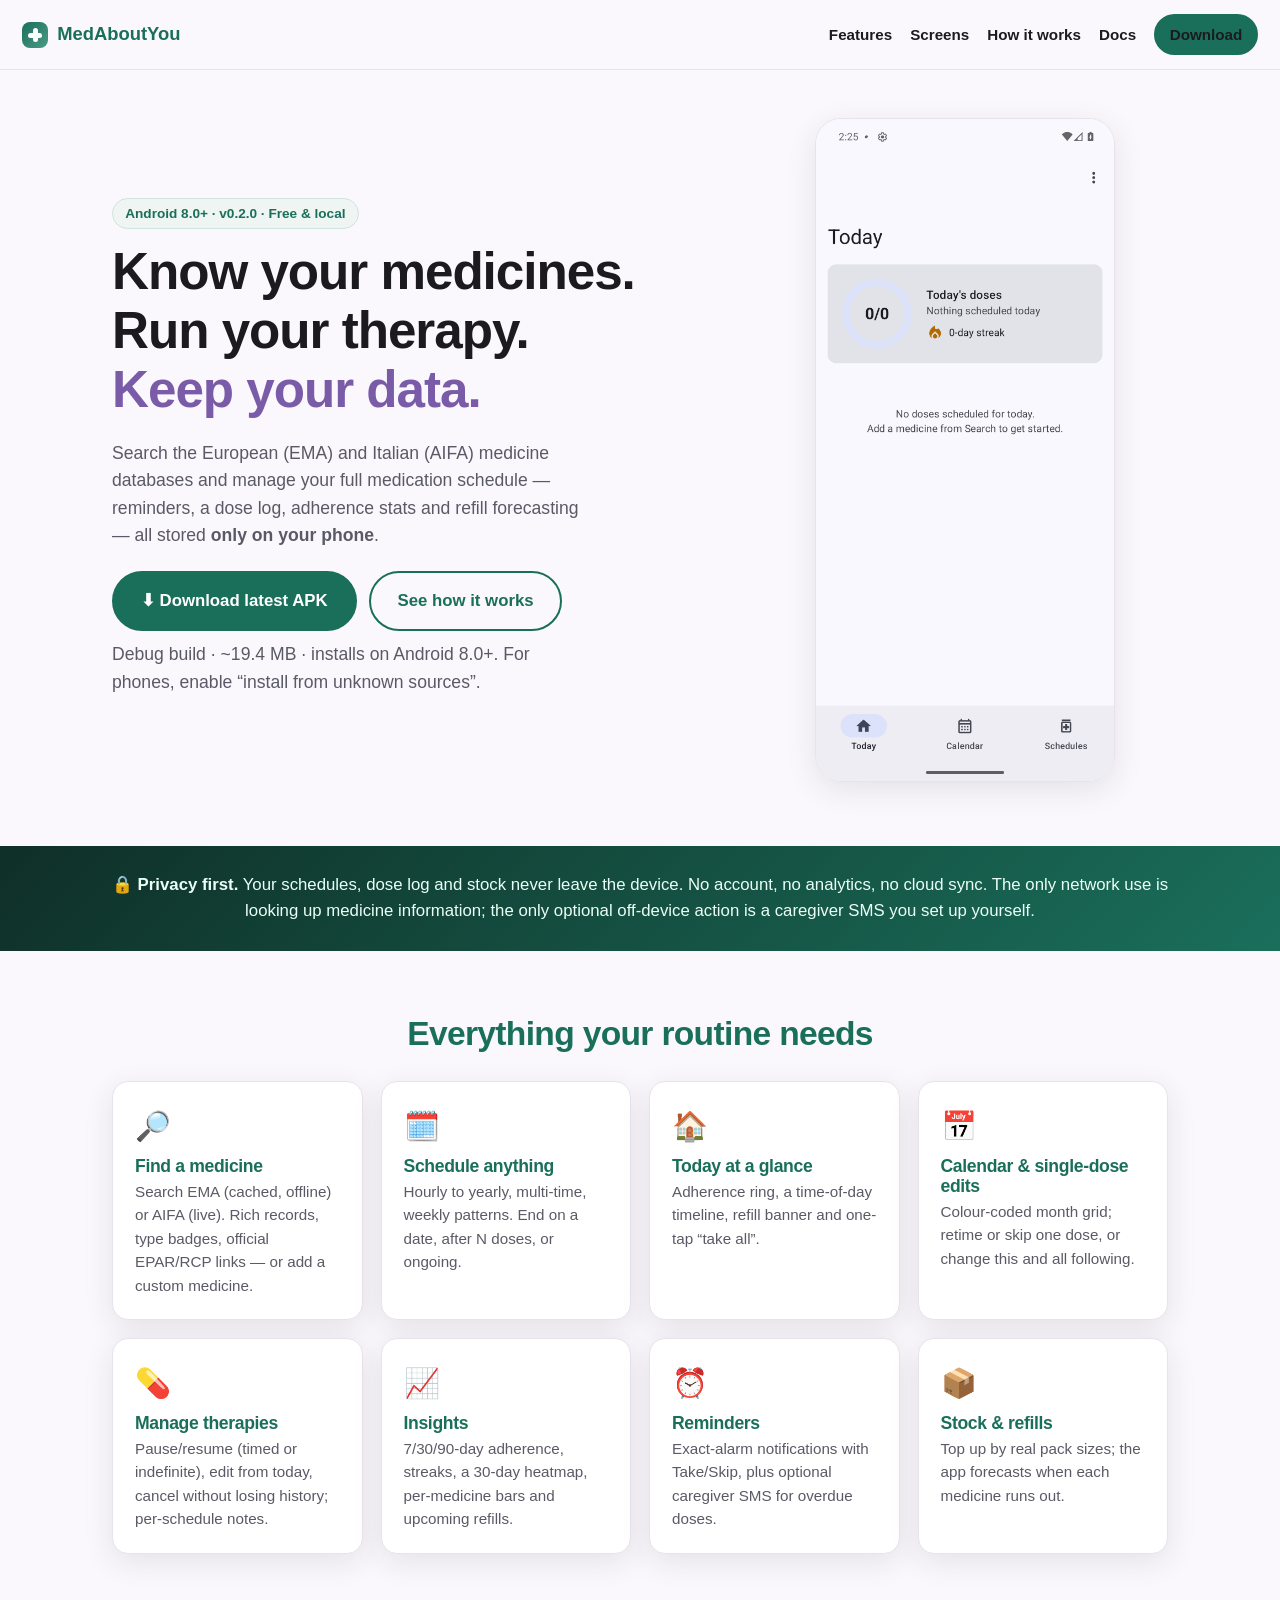
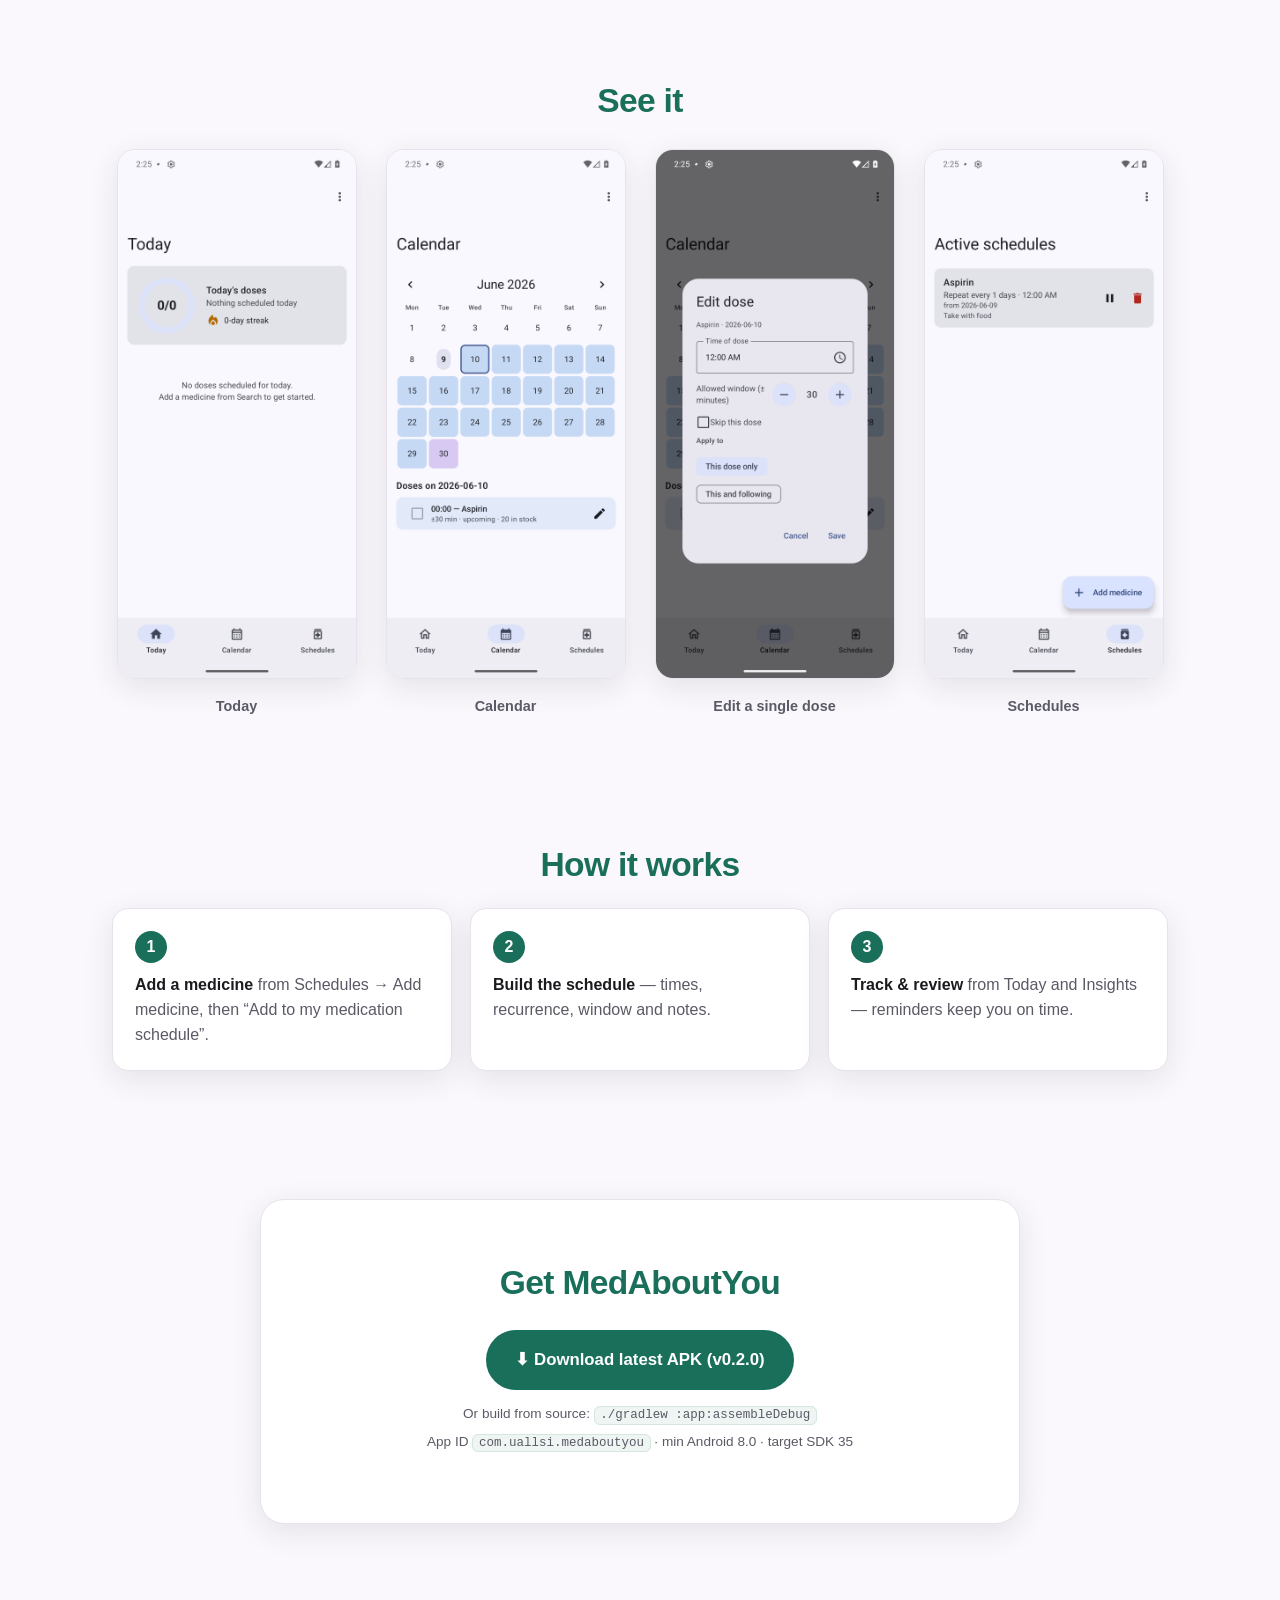
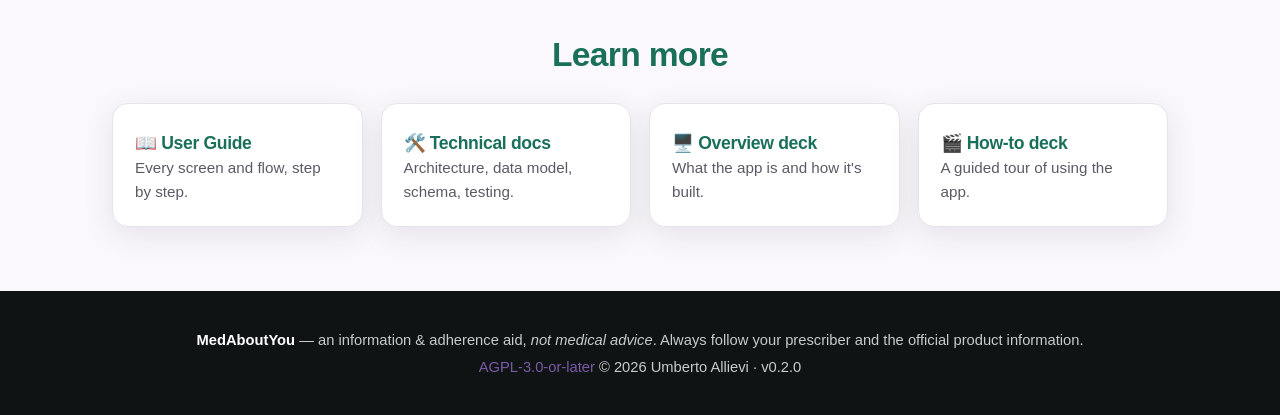
==== website/index.html @ f9dde74a "Add README, full docs, presentations and a download website - Rewrite README; add docs/USER_GUIDE.md" ====
<!doctype html>
<html lang="en">
<head>
<meta charset="utf-8">
<meta name="viewport" content="width=device-width, initial-scale=1.0">
<title>MedAboutYou — private medication manager for Android</title>
<meta name="description" content="Search EMA & AIFA medicine databases and run your whole medication schedule — privately, on your device. Download the latest Android APK.">
<link rel="stylesheet" href="style.css">
<link rel="icon" href="data:image/svg+xml,%3Csvg xmlns='http://www.w3.org/2000/svg' viewBox='0 0 100 100'%3E%3Crect width='100' height='100' rx='22' fill='%231A6F5B'/%3E%3Crect x='28' y='44' width='44' height='16' rx='8' fill='white'/%3E%3Crect x='44' y='28' width='12' height='44' rx='6' fill='white'/%3E%3C/svg%3E">
</head>
<body>

<header class="nav">
  <a class="brand" href="#top"><span class="logo"></span> MedAboutYou</a>
  <nav>
    <a href="#features">Features</a>
    <a href="#screens">Screens</a>
    <a href="#how">How it works</a>
    <a href="#docs">Docs</a>
    <a class="btn btn-sm" href="#download">Download</a>
  </nav>
</header>

<section class="hero" id="top">
  <div class="hero-text">
    <span class="tag">Android 8.0+ · v<span data-version>0.2.0</span> · Free &amp; local</span>
    <h1>Know your medicines.<br>Run your therapy.<br><span class="accent">Keep your data.</span></h1>
    <p>Search the European (EMA) and Italian (AIFA) medicine databases and manage your
       full medication schedule — reminders, a dose log, adherence stats and refill
       forecasting — all stored <strong>only on your phone</strong>.</p>
    <div class="cta">
      <a class="btn btn-lg" id="download-top" href="downloads/MedAboutYou-latest.apk" download>⬇ Download latest APK</a>
      <a class="btn btn-lg btn-ghost" href="#how">See how it works</a>
    </div>
    <p class="fineprint">Debug build · <span data-apksize>~20 MB</span> · installs on Android 8.0+.
       For phones, enable “install from unknown sources”.</p>
  </div>
  <div class="hero-shot">
    <img src="images/today.png" alt="MedAboutYou Today screen">
  </div>
</section>

<section class="privacy">
  <p>🔒 <strong>Privacy first.</strong> Your schedules, dose log and stock never leave the device.
  No account, no analytics, no cloud sync. The only network use is looking up medicine
  information; the only optional off-device action is a caregiver SMS you set up yourself.</p>
</section>

<section id="features" class="features">
  <h2>Everything your routine needs</h2>
  <div class="cards">
    <div class="card"><div class="ic">🔎</div><h3>Find a medicine</h3><p>Search EMA (cached, offline) or AIFA (live). Rich records, type badges, official EPAR/RCP links — or add a custom medicine.</p></div>
    <div class="card"><div class="ic">🗓️</div><h3>Schedule anything</h3><p>Hourly to yearly, multi-time, weekly patterns. End on a date, after N doses, or ongoing.</p></div>
    <div class="card"><div class="ic">🏠</div><h3>Today at a glance</h3><p>Adherence ring, a time-of-day timeline, refill banner and one-tap “take all”.</p></div>
    <div class="card"><div class="ic">📅</div><h3>Calendar &amp; single-dose edits</h3><p>Colour-coded month grid; retime or skip one dose, or change this and all following.</p></div>
    <div class="card"><div class="ic">💊</div><h3>Manage therapies</h3><p>Pause/resume (timed or indefinite), edit from today, cancel without losing history; per-schedule notes.</p></div>
    <div class="card"><div class="ic">📈</div><h3>Insights</h3><p>7/30/90-day adherence, streaks, a 30-day heatmap, per-medicine bars and upcoming refills.</p></div>
    <div class="card"><div class="ic">⏰</div><h3>Reminders</h3><p>Exact-alarm notifications with Take/Skip, plus optional caregiver SMS for overdue doses.</p></div>
    <div class="card"><div class="ic">📦</div><h3>Stock &amp; refills</h3><p>Top up by real pack sizes; the app forecasts when each medicine runs out.</p></div>
  </div>
</section>

<section id="screens" class="screens">
  <h2>See it</h2>
  <div class="gallery">
    <figure><img src="images/today.png" alt="Today"><figcaption>Today</figcaption></figure>
    <figure><img src="images/calendar.png" alt="Calendar"><figcaption>Calendar</figcaption></figure>
    <figure><img src="images/edit-dose.png" alt="Edit a single dose"><figcaption>Edit a single dose</figcaption></figure>
    <figure><img src="images/schedules.png" alt="Schedules"><figcaption>Schedules</figcaption></figure>
  </div>
</section>

<section id="how" class="how">
  <h2>How it works</h2>
  <ol class="steps">
    <li><span>1</span><p><strong>Add a medicine</strong> from Schedules → Add medicine, then “Add to my medication schedule”.</p></li>
    <li><span>2</span><p><strong>Build the schedule</strong> — times, recurrence, window and notes.</p></li>
    <li><span>3</span><p><strong>Track &amp; review</strong> from Today and Insights — reminders keep you on time.</p></li>
  </ol>
</section>

<section id="download" class="download">
  <h2>Get MedAboutYou</h2>
  <a class="btn btn-lg" href="downloads/MedAboutYou-latest.apk" download>⬇ Download latest APK (v<span data-version>0.2.0</span>)</a>
  <p class="fineprint">Or build from source:
    <code>./gradlew :app:assembleDebug</code></p>
  <p class="fineprint">App ID <code>com.uallsi.medaboutyou</code> · min Android 8.0 · target SDK 35</p>
</section>

<section id="docs" class="docs">
  <h2>Learn more</h2>
  <div class="cards">
    <a class="card link" href="../docs/USER_GUIDE.md"><h3>📖 User Guide</h3><p>Every screen and flow, step by step.</p></a>
    <a class="card link" href="../docs/TECHNICAL.md"><h3>🛠️ Technical docs</h3><p>Architecture, data model, schema, testing.</p></a>
    <a class="card link" href="../docs/presentation-overview.html"><h3>🖥️ Overview deck</h3><p>What the app is and how it's built.</p></a>
    <a class="card link" href="../docs/presentation-howto.html"><h3>🎬 How-to deck</h3><p>A guided tour of using the app.</p></a>
  </div>
</section>

<footer class="foot">
  <p><strong>MedAboutYou</strong> — an information &amp; adherence aid, <em>not medical advice</em>.
     Always follow your prescriber and the official product information.</p>
  <p><a href="https://www.gnu.org/licenses/agpl-3.0.html">AGPL-3.0-or-later</a> © 2026 Umberto Allievi · v<span data-version>0.2.0</span></p>
</footer>

<script>
  // Light progressive enhancement: reflect the published build's real size/date if
  // available (downloads/latest.json is written by update-apk.sh). Falls back to the
  // static values when opened from file:// where fetch may be blocked.
  fetch('downloads/latest.json').then(r => r.ok ? r.json() : Promise.reject())
    .then(info => {
      if (info.version) document.querySelectorAll('[data-version]').forEach(e => e.textContent = info.version);
      if (info.sizeMB)  document.querySelectorAll('[data-apksize]').forEach(e => e.textContent = '~' + info.sizeMB + ' MB');
      if (info.file) document.querySelectorAll('a[download]').forEach(a => a.setAttribute('href', 'downloads/' + info.file));
    })
    .catch(() => { /* keep static defaults */ });
</script>
</body>
</html>
---- website/style.css ----
:root{
  --brand:#1A6F5B; --brand-2:#4C9A86; --accent:#7A5BA8;
  --ink:#1b1b1f; --muted:#5a5a66; --bg:#fbf8fd; --card:#ffffff; --line:#e7e3ec;
  --radius:16px; --shadow:0 8px 30px rgba(20,40,35,.10);
  --maxw:1100px;
}
*{box-sizing:border-box}
html{scroll-behavior:smooth}
body{margin:0;font-family:-apple-system,"Segoe UI",Roboto,Helvetica,Arial,sans-serif;
  color:var(--ink);background:var(--bg);line-height:1.55}
h1,h2,h3{letter-spacing:-.02em;line-height:1.15;margin:0 0 .4em}
h2{font-size:clamp(1.5rem,3vw,2.1rem);text-align:center;color:var(--brand)}
p{margin:.4em 0}
a{color:var(--accent);text-decoration:none}
code{background:#eef5f2;border:1px solid #d6e7e0;border-radius:6px;padding:.1em .45em;font-size:.92em}
section{max-width:var(--maxw);margin:0 auto;padding:64px 22px}

/* nav */
.nav{position:sticky;top:0;z-index:10;display:flex;align-items:center;justify-content:space-between;
  padding:14px 22px;background:rgba(251,248,253,.85);backdrop-filter:blur(10px);border-bottom:1px solid var(--line)}
.brand{display:flex;align-items:center;gap:.5em;font-weight:800;color:var(--brand);font-size:1.15rem}
.logo{width:26px;height:26px;border-radius:8px;background:
  linear-gradient(135deg,var(--brand),var(--brand-2));position:relative;display:inline-block}
.logo::before,.logo::after{content:"";position:absolute;background:#fff;border-radius:3px}
.logo::before{left:6px;top:11px;width:14px;height:5px}
.logo::after{left:11px;top:6px;width:5px;height:14px}
.nav nav{display:flex;align-items:center;gap:18px}
.nav nav a{color:var(--ink);font-weight:600;font-size:.95rem}
.nav nav a:hover{color:var(--brand)}

/* buttons */
.btn{display:inline-block;background:var(--brand);color:#fff;border-radius:999px;
  padding:.7em 1.3em;font-weight:700;border:2px solid var(--brand);transition:.15s}
.btn:hover{background:#155b4b;border-color:#155b4b;transform:translateY(-1px)}
.btn-sm{padding:.45em .9em;font-size:.9rem}
.btn-lg{padding:.9em 1.6em;font-size:1.05rem}
.btn-ghost{background:transparent;color:var(--brand)}
.btn-ghost:hover{background:#eef5f2;color:var(--brand)}

/* hero */
.hero{display:grid;grid-template-columns:1.2fr .8fr;gap:40px;align-items:center;padding-top:48px}
.hero h1{font-size:clamp(2rem,5vw,3.2rem)}
.hero .accent{color:var(--accent)}
.hero p{font-size:1.1rem;color:var(--muted);max-width:48ch}
.tag{display:inline-block;background:#eef5f2;color:var(--brand);border:1px solid #cfe4dc;
  border-radius:999px;padding:.3em .9em;font-size:.85rem;font-weight:700;margin-bottom:14px}
.cta{display:flex;gap:12px;flex-wrap:wrap;margin:22px 0 10px}
.fineprint{font-size:.85rem;color:var(--muted)}
.hero-shot{display:flex;justify-content:center}
.hero-shot img{width:min(300px,80%);border-radius:26px;box-shadow:var(--shadow);border:1px solid var(--line)}

/* privacy strip */
.privacy{max-width:none;background:linear-gradient(135deg,#0f2f27,#1A6F5B);color:#eafff6;
  padding:26px 22px}
.privacy p{max-width:var(--maxw);margin:0 auto;text-align:center;font-size:1.05rem}

/* cards */
.cards{display:grid;grid-template-columns:repeat(auto-fit,minmax(230px,1fr));gap:18px;margin-top:28px}
.card{background:var(--card);border:1px solid var(--line);border-radius:var(--radius);
  padding:22px;box-shadow:var(--shadow)}
.card .ic{font-size:1.8rem}
.card h3{color:var(--brand);margin:.4em 0 .2em;font-size:1.1rem}
.card p{color:var(--muted);font-size:.95rem;margin:0}
.card.link{display:block;transition:.15s}
.card.link:hover{transform:translateY(-2px);border-color:var(--brand-2)}

/* screenshots */
.gallery{display:grid;grid-template-columns:repeat(auto-fit,minmax(180px,1fr));gap:20px;margin-top:28px}
.gallery figure{margin:0;text-align:center}
.gallery img{width:100%;max-width:240px;border-radius:18px;box-shadow:var(--shadow);border:1px solid var(--line)}
.gallery figcaption{margin-top:8px;color:var(--muted);font-weight:600;font-size:.9rem}

/* steps */
.steps{list-style:none;padding:0;display:grid;grid-template-columns:repeat(auto-fit,minmax(240px,1fr));gap:18px;margin-top:24px}
.steps li{background:var(--card);border:1px solid var(--line);border-radius:var(--radius);padding:22px;box-shadow:var(--shadow)}
.steps li span{display:inline-grid;place-items:center;width:2em;height:2em;border-radius:999px;
  background:var(--brand);color:#fff;font-weight:800;margin-bottom:10px}
.steps li p{margin:0;color:var(--muted)}
.steps li strong{color:var(--ink)}

/* download */
.download{text-align:center;background:var(--card);border:1px solid var(--line);
  border-radius:24px;box-shadow:var(--shadow);margin:48px auto;max-width:760px}
.download .btn{margin:14px 0 8px}

/* footer */
.foot{max-width:none;background:#101314;color:#c7cbce;text-align:center;padding:34px 22px}
.foot p{margin:.3em 0;font-size:.92rem}
.foot strong{color:#fff}

@media (max-width:760px){
  .hero{grid-template-columns:1fr;text-align:center}
  .hero p{margin-inline:auto}
  .cta{justify-content:center}
  .nav nav a:not(.btn){display:none}
}
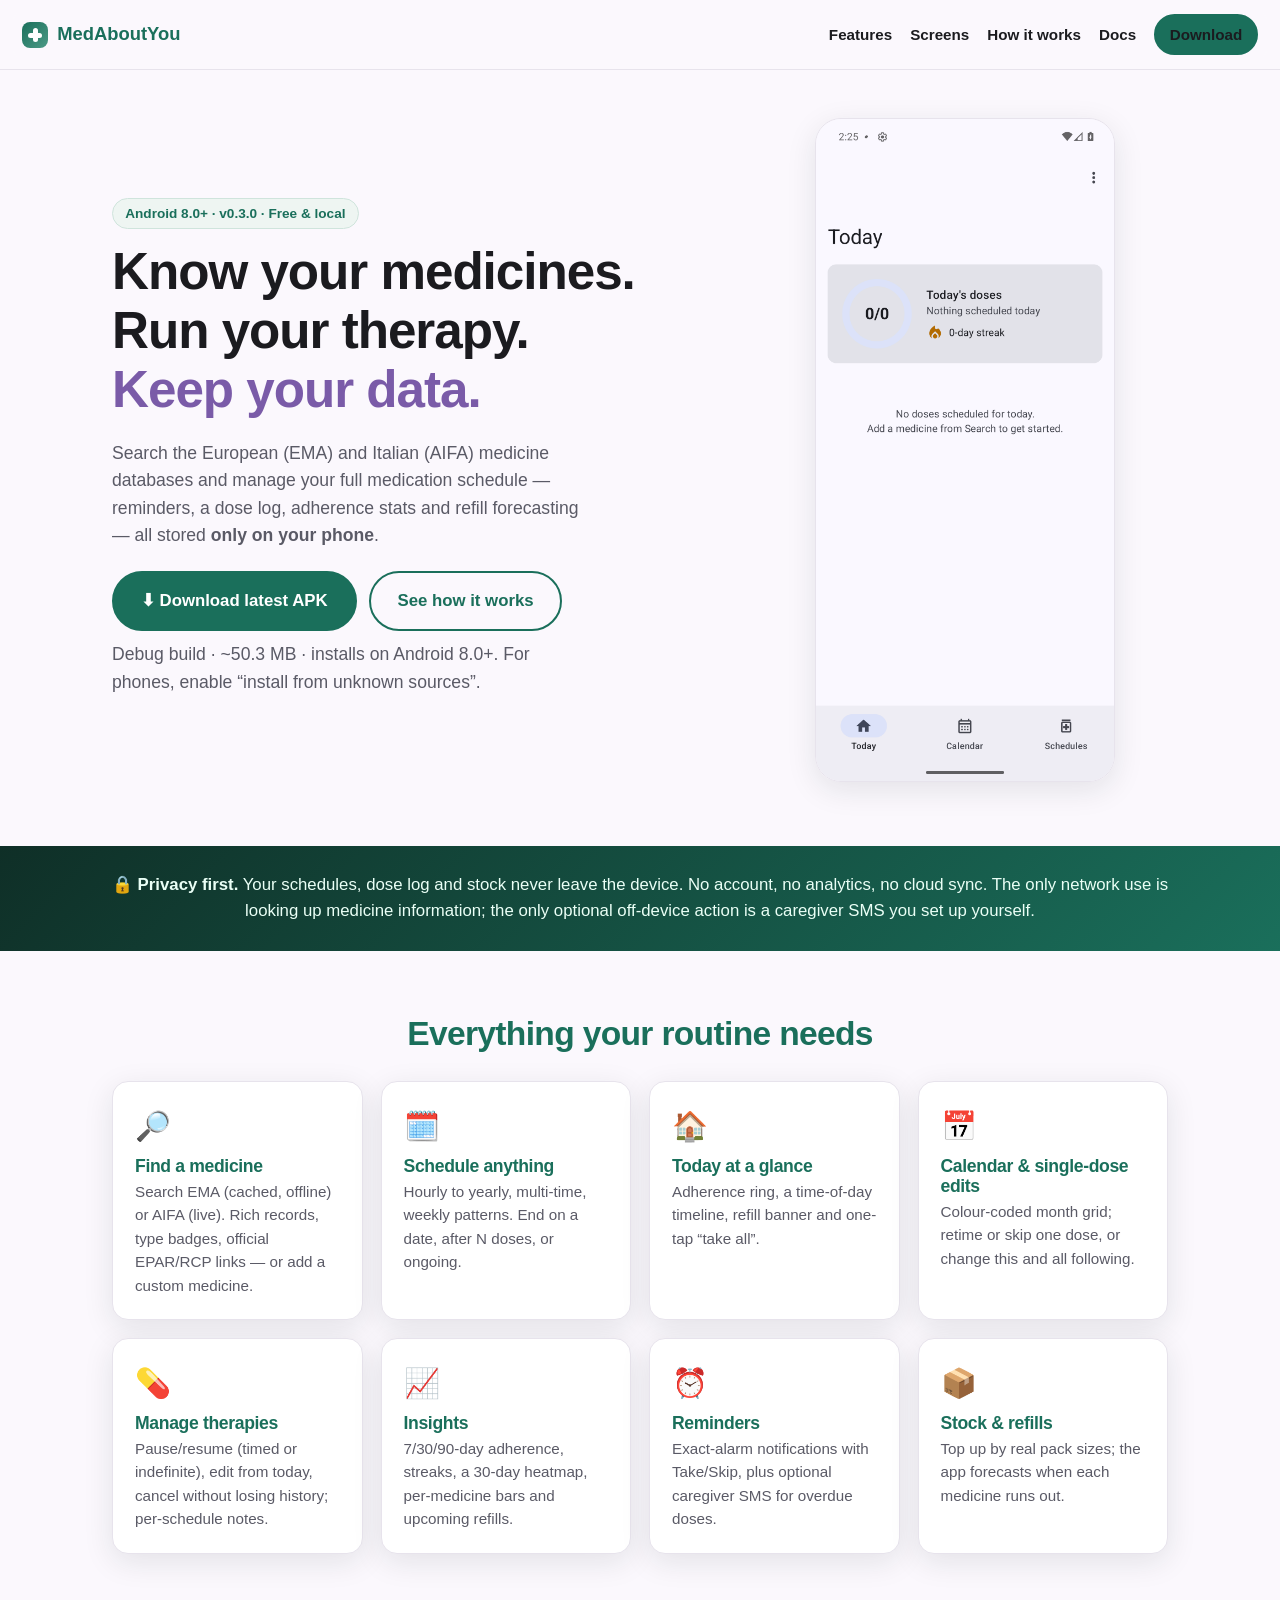
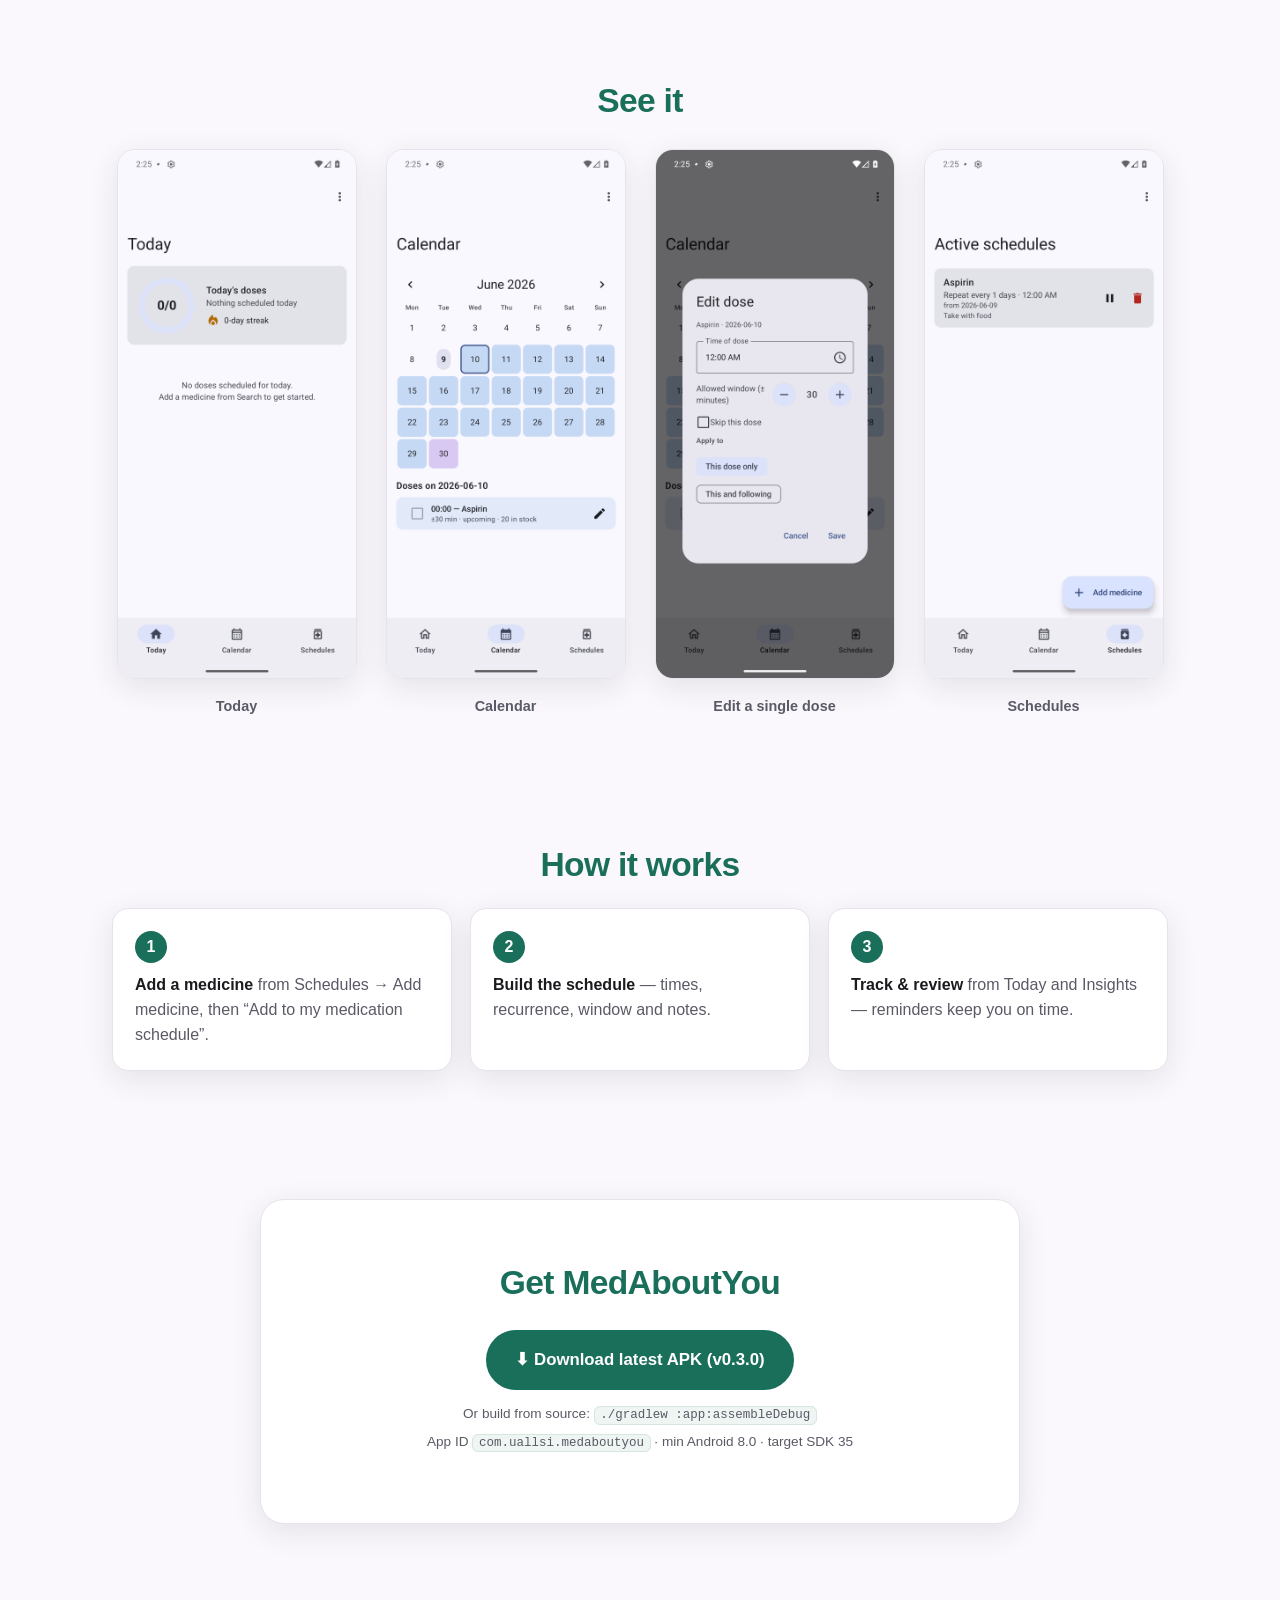
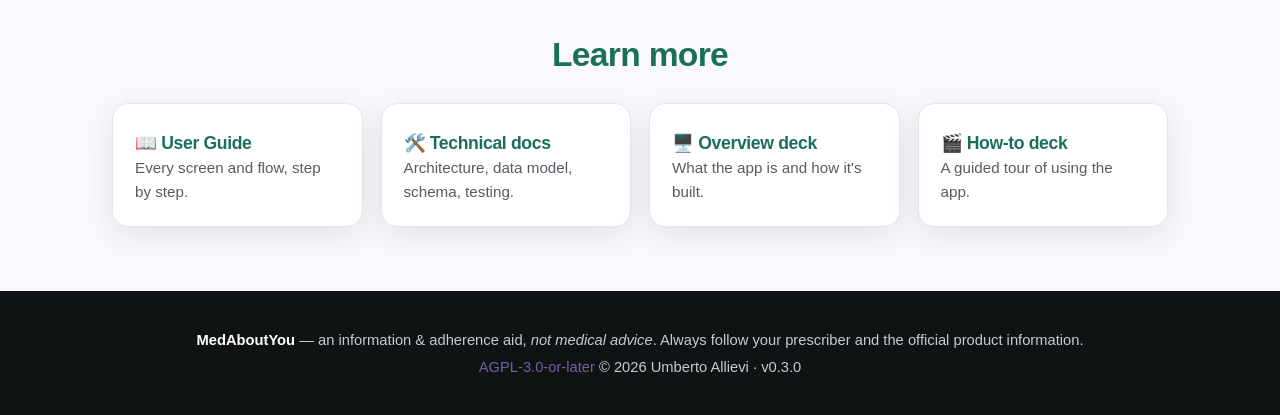
==== commit e80eb8eb: "Bump version to 0.3.0 (versionCode 3) Reflects the backup/restore, package-scan, refill+shopping and" ====
--- a/website/index.html
+++ b/website/index.html
@@ -23,7 +23,7 @@
 
 <section class="hero" id="top">
   <div class="hero-text">
-    <span class="tag">Android 8.0+ · v<span data-version>0.2.0</span> · Free &amp; local</span>
+    <span class="tag">Android 8.0+ · v<span data-version>0.3.0</span> · Free &amp; local</span>
     <h1>Know your medicines.<br>Run your therapy.<br><span class="accent">Keep your data.</span></h1>
     <p>Search the European (EMA) and Italian (AIFA) medicine databases and manage your
        full medication schedule — reminders, a dose log, adherence stats and refill
@@ -81,7 +81,7 @@
 
 <section id="download" class="download">
   <h2>Get MedAboutYou</h2>
-  <a class="btn btn-lg" href="downloads/MedAboutYou-latest.apk" download>⬇ Download latest APK (v<span data-version>0.2.0</span>)</a>
+  <a class="btn btn-lg" href="downloads/MedAboutYou-latest.apk" download>⬇ Download latest APK (v<span data-version>0.3.0</span>)</a>
   <p class="fineprint">Or build from source:
     <code>./gradlew :app:assembleDebug</code></p>
   <p class="fineprint">App ID <code>com.uallsi.medaboutyou</code> · min Android 8.0 · target SDK 35</p>
@@ -100,7 +100,7 @@
 <footer class="foot">
   <p><strong>MedAboutYou</strong> — an information &amp; adherence aid, <em>not medical advice</em>.
      Always follow your prescriber and the official product information.</p>
-  <p><a href="https://www.gnu.org/licenses/agpl-3.0.html">AGPL-3.0-or-later</a> © 2026 Umberto Allievi · v<span data-version>0.2.0</span></p>
+  <p><a href="https://www.gnu.org/licenses/agpl-3.0.html">AGPL-3.0-or-later</a> © 2026 Umberto Allievi · v<span data-version>0.3.0</span></p>
 </footer>
 
 <script>
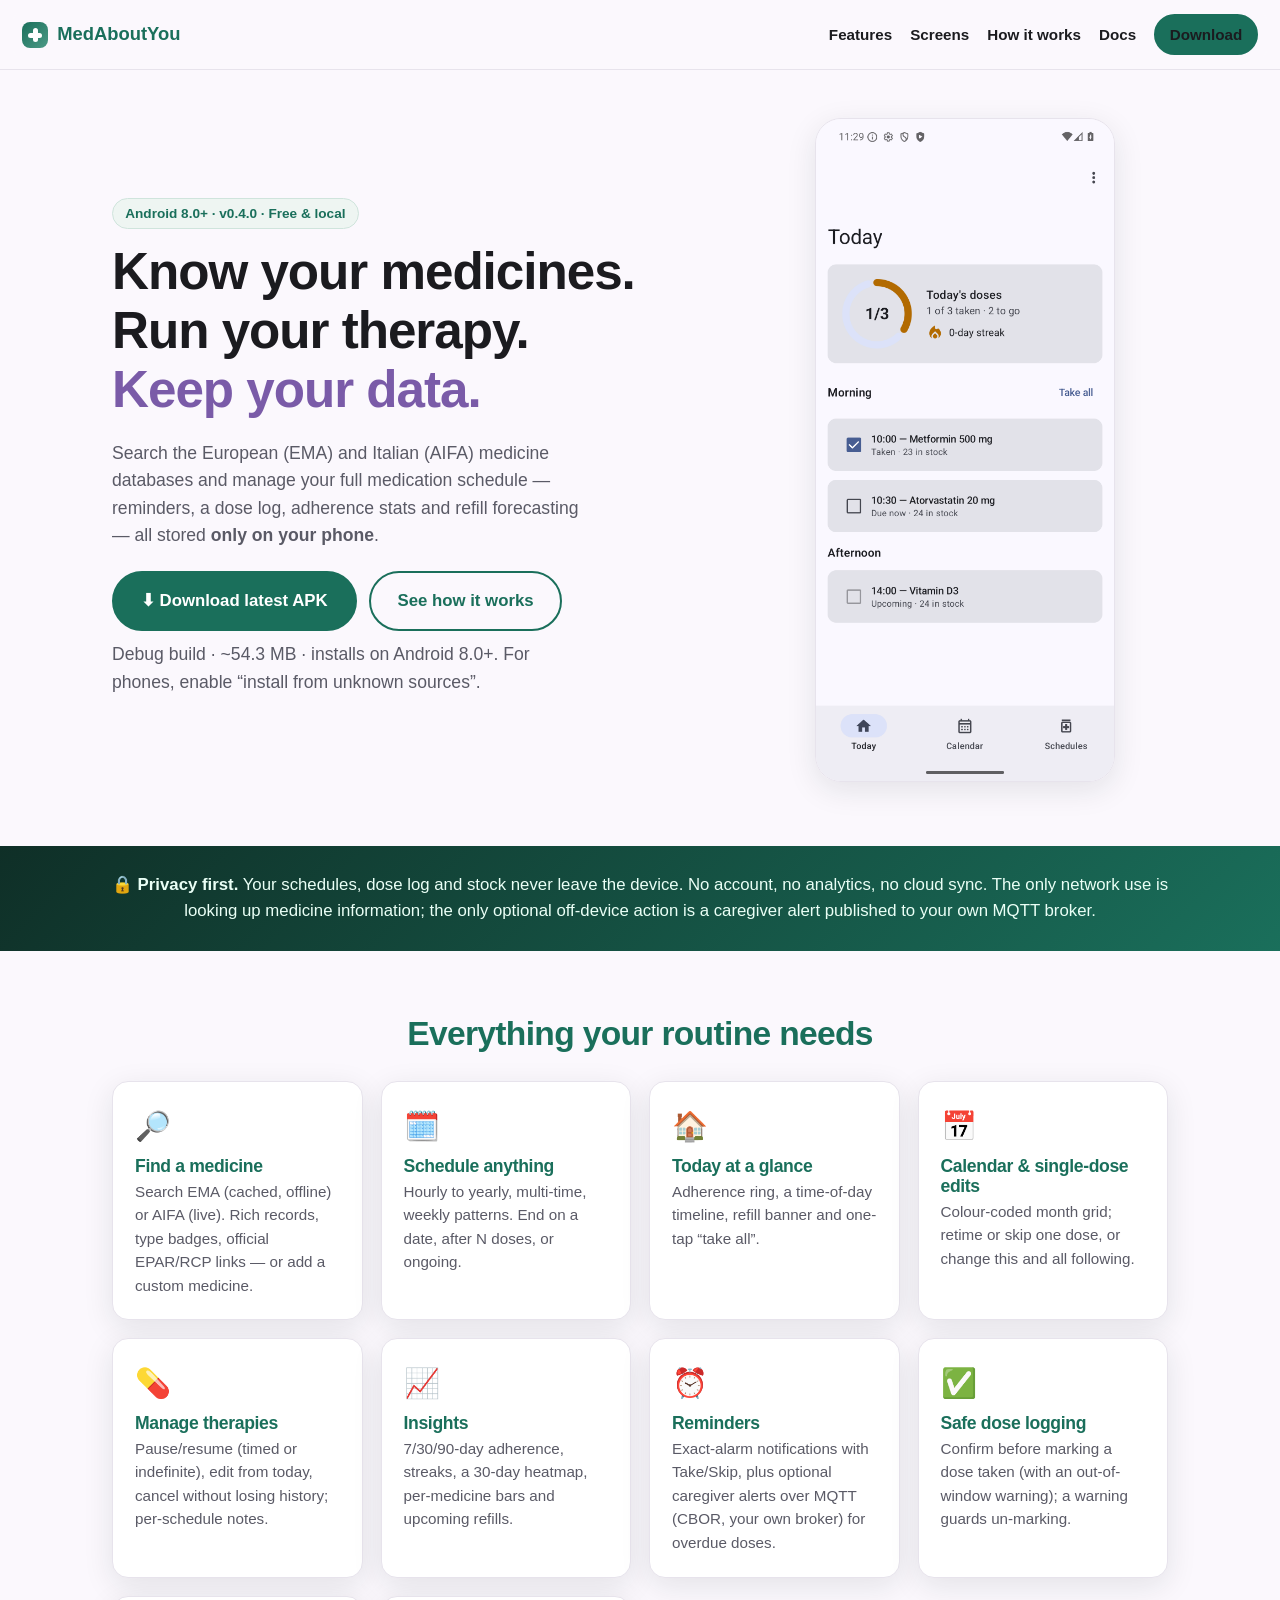
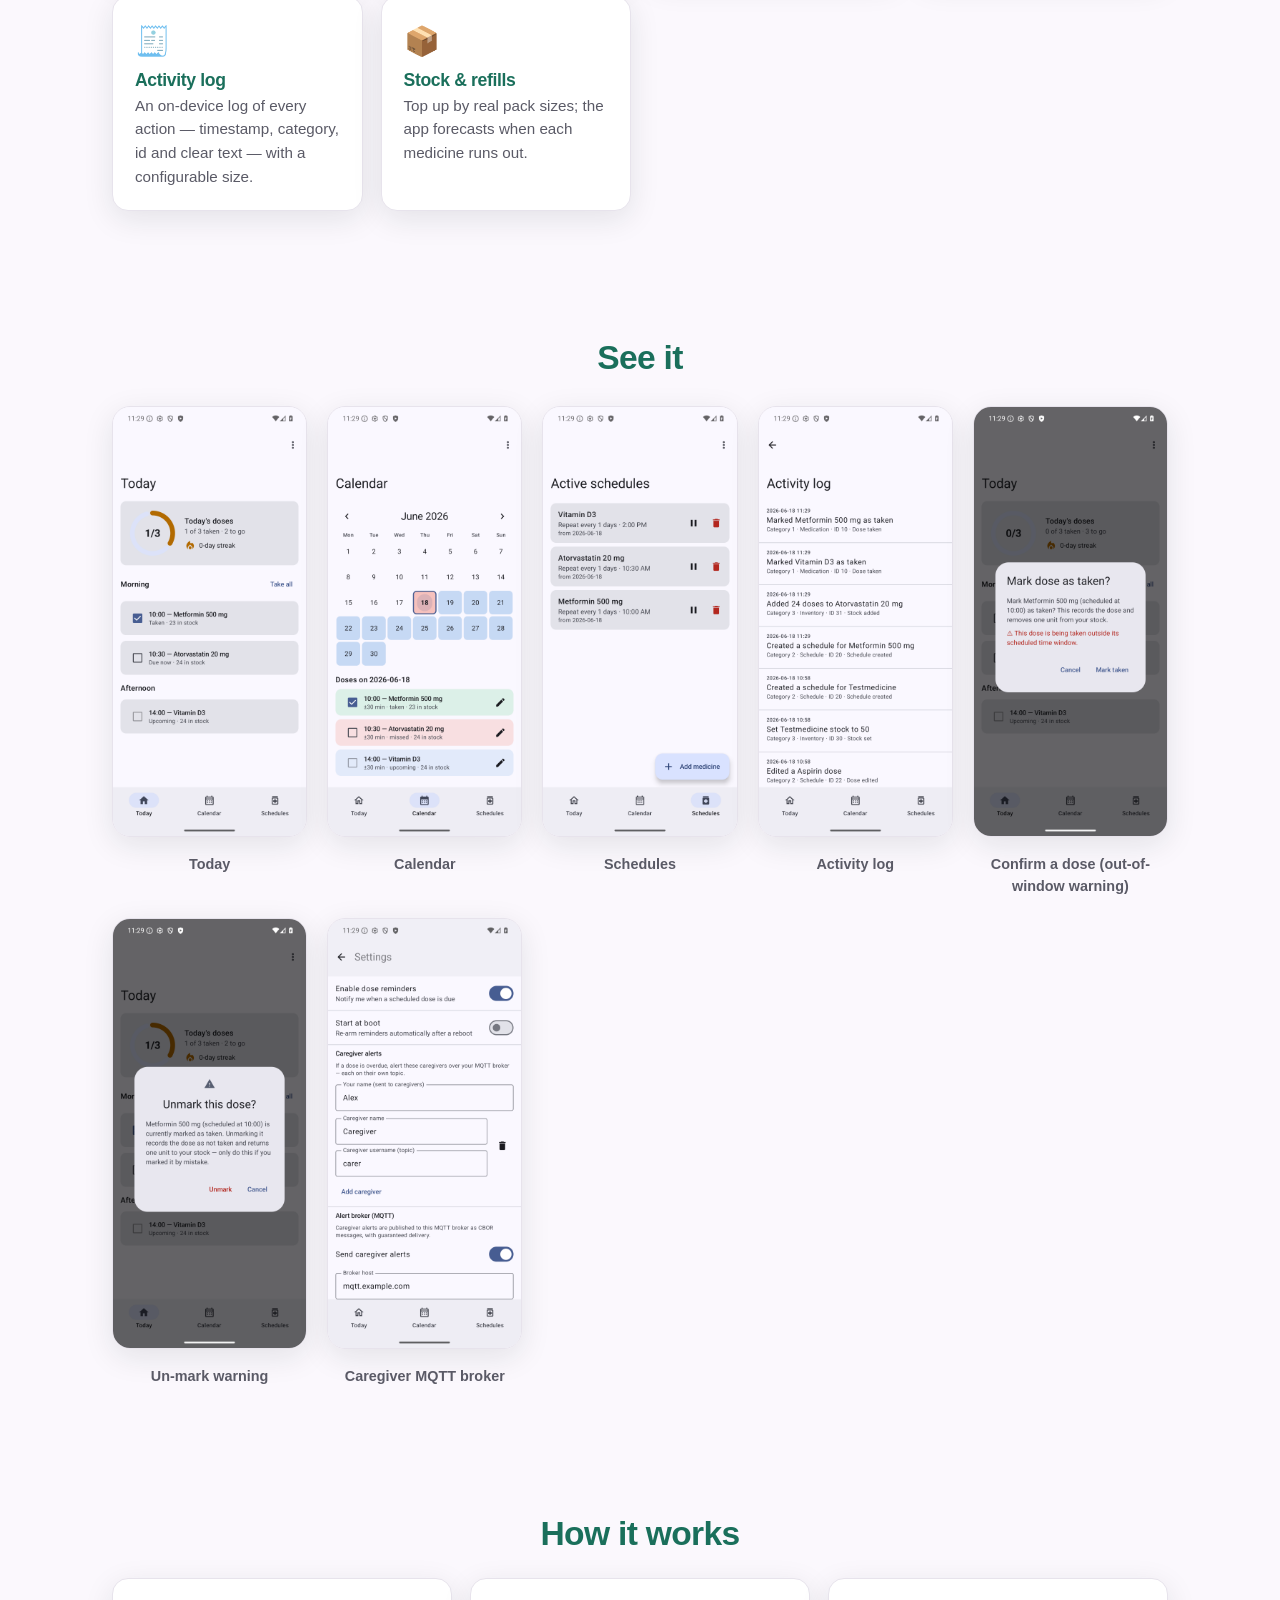
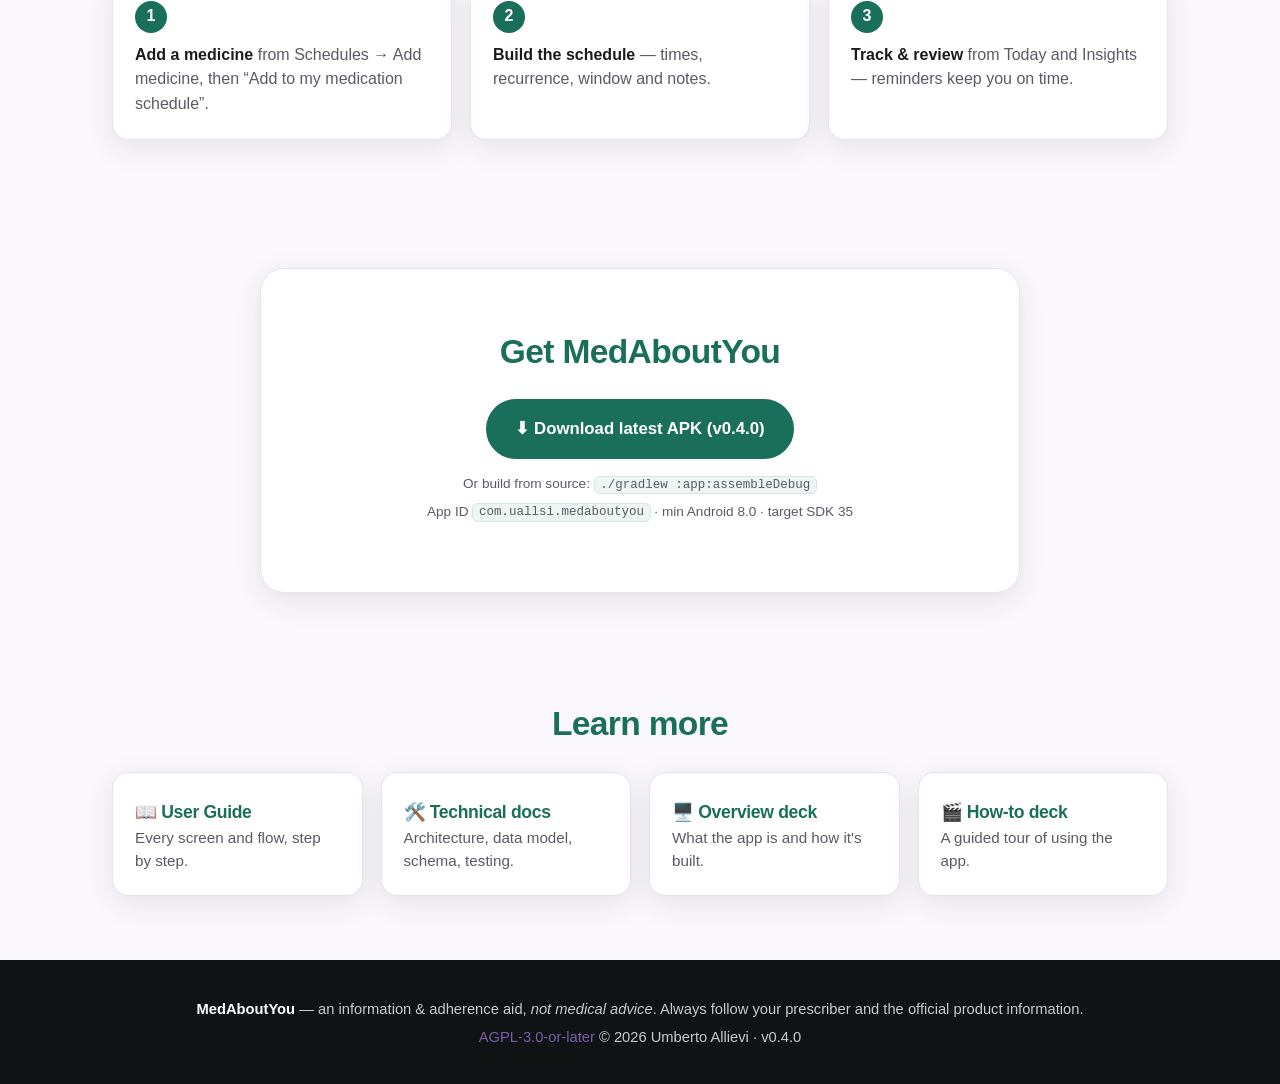
==== commit 71d7612b: "docs: refresh README + website with new screenshots and MQTT wording - New screenshots: Today, Calen" ====
--- a/website/index.html
+++ b/website/index.html
@@ -23,7 +23,7 @@
 
 <section class="hero" id="top">
   <div class="hero-text">
-    <span class="tag">Android 8.0+ · v<span data-version>0.3.0</span> · Free &amp; local</span>
+    <span class="tag">Android 8.0+ · v<span data-version>0.4.0</span> · Free &amp; local</span>
     <h1>Know your medicines.<br>Run your therapy.<br><span class="accent">Keep your data.</span></h1>
     <p>Search the European (EMA) and Italian (AIFA) medicine databases and manage your
        full medication schedule — reminders, a dose log, adherence stats and refill
@@ -43,7 +43,7 @@
 <section class="privacy">
   <p>🔒 <strong>Privacy first.</strong> Your schedules, dose log and stock never leave the device.
   No account, no analytics, no cloud sync. The only network use is looking up medicine
-  information; the only optional off-device action is a caregiver SMS you set up yourself.</p>
+  information; the only optional off-device action is a caregiver alert published to your own MQTT broker.</p>
 </section>
 
 <section id="features" class="features">
@@ -55,7 +55,9 @@
     <div class="card"><div class="ic">📅</div><h3>Calendar &amp; single-dose edits</h3><p>Colour-coded month grid; retime or skip one dose, or change this and all following.</p></div>
     <div class="card"><div class="ic">💊</div><h3>Manage therapies</h3><p>Pause/resume (timed or indefinite), edit from today, cancel without losing history; per-schedule notes.</p></div>
     <div class="card"><div class="ic">📈</div><h3>Insights</h3><p>7/30/90-day adherence, streaks, a 30-day heatmap, per-medicine bars and upcoming refills.</p></div>
-    <div class="card"><div class="ic">⏰</div><h3>Reminders</h3><p>Exact-alarm notifications with Take/Skip, plus optional caregiver SMS for overdue doses.</p></div>
+    <div class="card"><div class="ic">⏰</div><h3>Reminders</h3><p>Exact-alarm notifications with Take/Skip, plus optional caregiver alerts over MQTT (CBOR, your own broker) for overdue doses.</p></div>
+    <div class="card"><div class="ic">✅</div><h3>Safe dose logging</h3><p>Confirm before marking a dose taken (with an out-of-window warning); a warning guards un-marking.</p></div>
+    <div class="card"><div class="ic">🧾</div><h3>Activity log</h3><p>An on-device log of every action — timestamp, category, id and clear text — with a configurable size.</p></div>
     <div class="card"><div class="ic">📦</div><h3>Stock &amp; refills</h3><p>Top up by real pack sizes; the app forecasts when each medicine runs out.</p></div>
   </div>
 </section>
@@ -65,8 +67,11 @@
   <div class="gallery">
     <figure><img src="images/today.png" alt="Today"><figcaption>Today</figcaption></figure>
     <figure><img src="images/calendar.png" alt="Calendar"><figcaption>Calendar</figcaption></figure>
-    <figure><img src="images/edit-dose.png" alt="Edit a single dose"><figcaption>Edit a single dose</figcaption></figure>
     <figure><img src="images/schedules.png" alt="Schedules"><figcaption>Schedules</figcaption></figure>
+    <figure><img src="images/activity-log.png" alt="Activity log"><figcaption>Activity log</figcaption></figure>
+    <figure><img src="images/confirm-take.png" alt="Confirm a dose"><figcaption>Confirm a dose (out-of-window warning)</figcaption></figure>
+    <figure><img src="images/untake-warning.png" alt="Un-mark warning"><figcaption>Un-mark warning</figcaption></figure>
+    <figure><img src="images/settings-mqtt.png" alt="Caregiver MQTT broker"><figcaption>Caregiver MQTT broker</figcaption></figure>
   </div>
 </section>
 
@@ -81,7 +86,7 @@
 
 <section id="download" class="download">
   <h2>Get MedAboutYou</h2>
-  <a class="btn btn-lg" href="downloads/MedAboutYou-latest.apk" download>⬇ Download latest APK (v<span data-version>0.3.0</span>)</a>
+  <a class="btn btn-lg" href="downloads/MedAboutYou-latest.apk" download>⬇ Download latest APK (v<span data-version>0.4.0</span>)</a>
   <p class="fineprint">Or build from source:
     <code>./gradlew :app:assembleDebug</code></p>
   <p class="fineprint">App ID <code>com.uallsi.medaboutyou</code> · min Android 8.0 · target SDK 35</p>
@@ -100,7 +105,7 @@
 <footer class="foot">
   <p><strong>MedAboutYou</strong> — an information &amp; adherence aid, <em>not medical advice</em>.
      Always follow your prescriber and the official product information.</p>
-  <p><a href="https://www.gnu.org/licenses/agpl-3.0.html">AGPL-3.0-or-later</a> © 2026 Umberto Allievi · v<span data-version>0.3.0</span></p>
+  <p><a href="https://www.gnu.org/licenses/agpl-3.0.html">AGPL-3.0-or-later</a> © 2026 Umberto Allievi · v<span data-version>0.4.0</span></p>
 </footer>
 
 <script>
